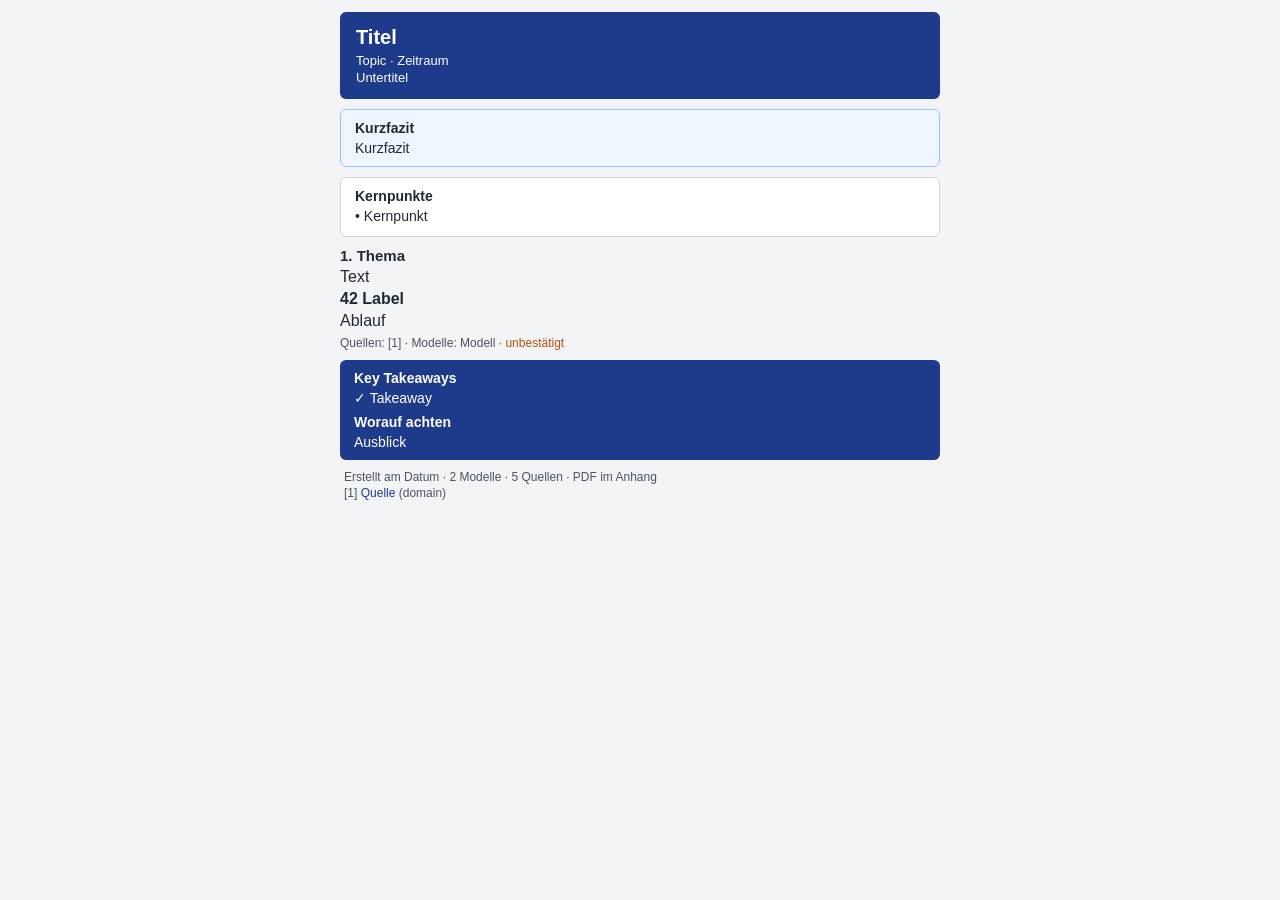
==== ai-news-digest/src/main/resources/templates/mail/digest.html @ 3613cbc5 "feat: Gotenberg, einfaches PDF und HTML-Mail, Versand über Mailpit (Roadmap-Schritt 8) - Gotenberg 8" ====
<!DOCTYPE html>
<!--
  HTML mail (roadmap step 8, simple layout; final style in step 17, docs/09-pdf-design.md):
  one column, table layout, inline CSS, no external images or scripts. All texts come from an LLM
  and are escaped by th:text; only checked source URLs are linked.
-->
<html lang="de" xmlns:th="http://www.thymeleaf.org">
<head>
  <meta charset="UTF-8">
  <meta name="viewport" content="width=device-width, initial-scale=1">
  <title th:text="${digest.title}">Titel</title>
</head>
<body style="margin:0;padding:0;background:#f3f4f6;font-family:Arial,Helvetica,sans-serif;color:#1f2937;">
<table role="presentation" width="100%" cellpadding="0" cellspacing="0" style="background:#f3f4f6;">
  <tr>
    <td align="center" style="padding:12px;">
      <table role="presentation" width="100%" cellpadding="0" cellspacing="0" style="max-width:600px;">
        <tr>
          <td style="background:#1e3a8a;color:#ffffff;padding:14px 16px;border-radius:6px;">
            <div style="font-size:20px;font-weight:bold;" th:text="${digest.title}">Titel</div>
            <div style="font-size:13px;margin-top:4px;"><span th:text="${digest.topicName}">Topic</span> · <span th:text="${digest.period}">Zeitraum</span></div>
            <div style="font-size:13px;margin-top:2px;" th:if="${!#strings.isEmpty(digest.subtitle)}" th:text="${digest.subtitle}">Untertitel</div>
          </td>
        </tr>
        <tr><td style="height:10px;"></td></tr>
        <tr>
          <td style="background:#eff6ff;border:1px solid #93c5fd;border-radius:6px;padding:10px 14px;font-size:14px;">
            <div style="font-weight:bold;margin-bottom:4px;">Kurzfazit</div>
            <div th:text="${digest.summary}">Kurzfazit</div>
          </td>
        </tr>
        <tr><td style="height:10px;"></td></tr>
        <tr>
          <td style="background:#ffffff;border:1px solid #d1d5db;border-radius:6px;padding:10px 14px;font-size:14px;">
            <div style="font-weight:bold;margin-bottom:4px;">Kernpunkte</div>
            <div th:each="point : ${digest.keyPoints}" style="margin:2px 0;">• <span th:text="${point.text}">Kernpunkt</span></div>
          </td>
        </tr>
        <th:block th:each="section : ${digest.sections}">
          <tr><td style="height:10px;"></td></tr>
          <tr>
            <td th:style="${'background:#ffffff;border:2px solid ' + section.colorHex + ';border-radius:6px;padding:10px 14px;font-size:14px;'}">
              <div style="font-weight:bold;font-size:15px;margin-bottom:4px;"><span th:text="${section.number + '. '}">1. </span><span th:text="${section.heading}">Thema</span></div>
              <div th:text="${section.text}">Text</div>
              <div style="margin-top:4px;font-weight:bold;" th:if="${section.highlightValue != null}"><span th:text="${section.highlightValue}">42</span> <span th:text="${section.highlightLabel}">Label</span></div>
              <div style="margin-top:4px;" th:if="${!section.flowSteps.isEmpty()}" th:text="${#strings.listJoin(section.flowSteps, ' → ')}">Ablauf</div>
              <div style="margin-top:6px;font-size:12px;color:#4b5563;">
                Quellen: <span th:each="source, it : ${section.sourceNumbers}" th:text="${'[' + source + ']' + (it.last ? '' : ' ')}">[1]</span>
                · Modelle: <span th:text="${#strings.listJoin(section.models, ', ')}">Modell</span><span style="color:#b45309;" th:if="${section.unconfirmed}"> · unbestätigt</span>
              </div>
            </td>
          </tr>
        </th:block>
        <tr><td style="height:10px;"></td></tr>
        <tr>
          <td style="background:#1e3a8a;color:#ffffff;border-radius:6px;padding:10px 14px;font-size:14px;">
            <div style="font-weight:bold;margin-bottom:4px;">Key Takeaways</div>
            <div th:each="takeaway : ${digest.takeaways}" style="margin:2px 0;">✓ <span th:text="${takeaway}">Takeaway</span></div>
            <th:block th:if="${!#strings.isEmpty(digest.watchOut)}">
              <div style="font-weight:bold;margin:8px 0 4px;">Worauf achten</div>
              <div th:text="${digest.watchOut}">Ausblick</div>
            </th:block>
          </td>
        </tr>
        <tr><td style="height:10px;"></td></tr>
        <tr>
          <td style="font-size:12px;color:#4b5563;padding:0 4px;">
            <div>Erstellt am <span th:text="${digest.createdOn}">Datum</span> · <span th:text="${digest.modelCount}">2</span> Modelle · <span th:text="${digest.sources.size()}">5</span> Quellen · PDF im Anhang</div>
            <div th:each="source : ${digest.sources}" style="margin-top:2px;">[<span th:text="${source.number}">1</span>] <a th:href="${source.url}" style="color:#1e3a8a;" th:text="${source.title}">Quelle</a> (<span th:text="${source.domain}">domain</span>)</div>
          </td>
        </tr>
      </table>
    </td>
  </tr>
</table>
</body>
</html>
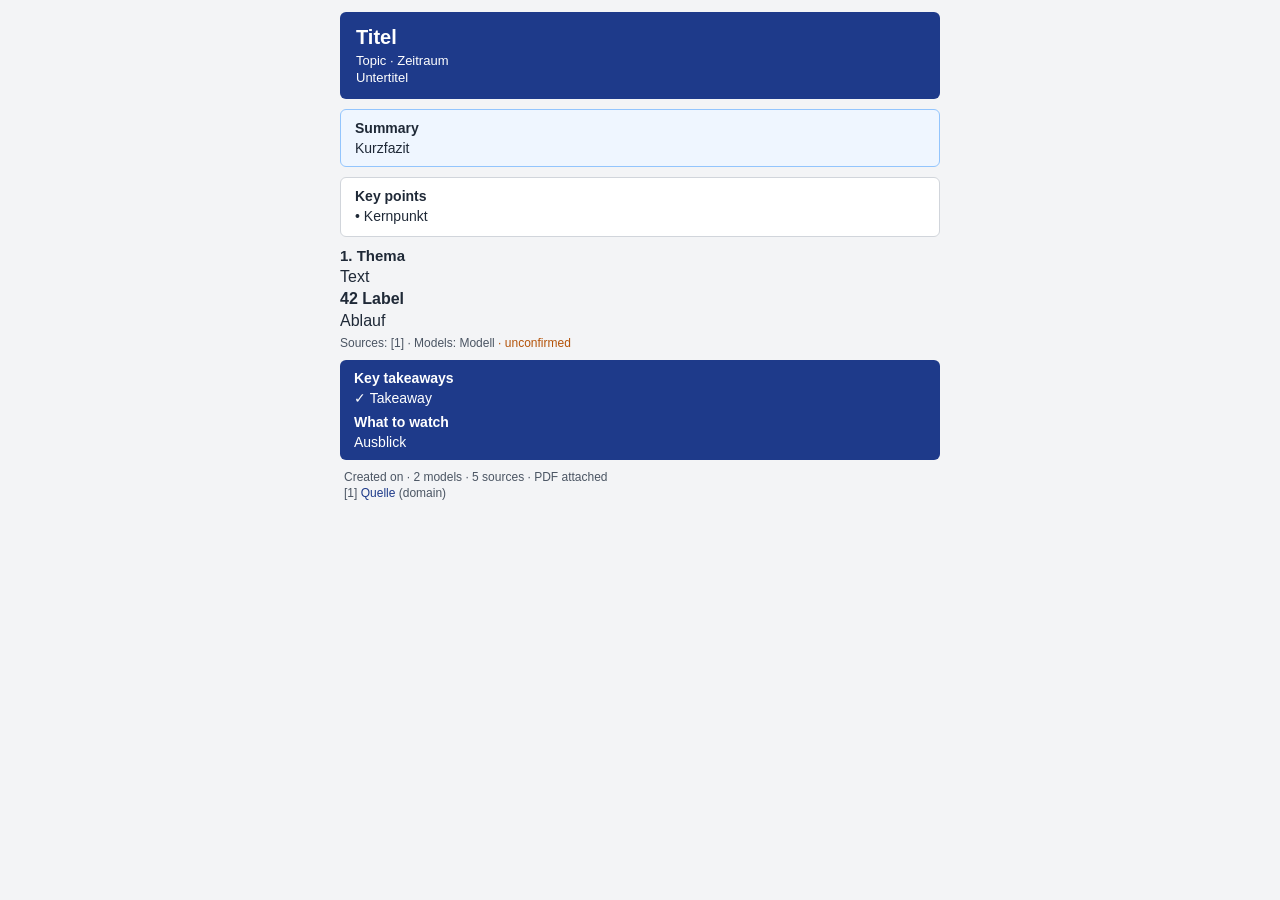
==== commit 0beb7f8a: "feat: Prompts und Digest auf Englisch, strengere Quellen (Roadmap-Schritt 9c) - Englische Prompt-Ver" ====
--- a/ai-news-digest/src/main/resources/templates/mail/digest.html
+++ b/ai-news-digest/src/main/resources/templates/mail/digest.html
@@ -4,7 +4,7 @@
   one column, table layout, inline CSS, no external images or scripts. All texts come from an LLM
   and are escaped by th:text; only checked source URLs are linked.
 -->
-<html lang="de" xmlns:th="http://www.thymeleaf.org">
+<html lang="en" th:lang="${lang}" xmlns:th="http://www.thymeleaf.org">
 <head>
   <meta charset="UTF-8">
   <meta name="viewport" content="width=device-width, initial-scale=1">
@@ -25,14 +25,14 @@
         <tr><td style="height:10px;"></td></tr>
         <tr>
           <td style="background:#eff6ff;border:1px solid #93c5fd;border-radius:6px;padding:10px 14px;font-size:14px;">
-            <div style="font-weight:bold;margin-bottom:4px;">Kurzfazit</div>
+            <div style="font-weight:bold;margin-bottom:4px;" th:text="#{digest.summary}">Summary</div>
             <div th:text="${digest.summary}">Kurzfazit</div>
           </td>
         </tr>
         <tr><td style="height:10px;"></td></tr>
         <tr>
           <td style="background:#ffffff;border:1px solid #d1d5db;border-radius:6px;padding:10px 14px;font-size:14px;">
-            <div style="font-weight:bold;margin-bottom:4px;">Kernpunkte</div>
+            <div style="font-weight:bold;margin-bottom:4px;" th:text="#{digest.keyPoints}">Key points</div>
             <div th:each="point : ${digest.keyPoints}" style="margin:2px 0;">• <span th:text="${point.text}">Kernpunkt</span></div>
           </td>
         </tr>
@@ -45,8 +45,8 @@
               <div style="margin-top:4px;font-weight:bold;" th:if="${section.highlightValue != null}"><span th:text="${section.highlightValue}">42</span> <span th:text="${section.highlightLabel}">Label</span></div>
               <div style="margin-top:4px;" th:if="${!section.flowSteps.isEmpty()}" th:text="${#strings.listJoin(section.flowSteps, ' → ')}">Ablauf</div>
               <div style="margin-top:6px;font-size:12px;color:#4b5563;">
-                Quellen: <span th:each="source, it : ${section.sourceNumbers}" th:text="${'[' + source + ']' + (it.last ? '' : ' ')}">[1]</span>
-                · Modelle: <span th:text="${#strings.listJoin(section.models, ', ')}">Modell</span><span style="color:#b45309;" th:if="${section.unconfirmed}"> · unbestätigt</span>
+                <span th:text="#{digest.sources}">Sources</span>: <span th:each="source, it : ${section.sourceNumbers}" th:text="${'[' + source + ']' + (it.last ? '' : ' ')}">[1]</span>
+                · <span th:text="#{digest.models}">Models</span>: <span th:text="${#strings.listJoin(section.models, ', ')}">Modell</span><span style="color:#b45309;" th:if="${section.unconfirmed}" th:text="${' · ' + #messages.msg('digest.unconfirmed')}"> · unconfirmed</span>
               </div>
             </td>
           </tr>
@@ -54,10 +54,10 @@
         <tr><td style="height:10px;"></td></tr>
         <tr>
           <td style="background:#1e3a8a;color:#ffffff;border-radius:6px;padding:10px 14px;font-size:14px;">
-            <div style="font-weight:bold;margin-bottom:4px;">Key Takeaways</div>
+            <div style="font-weight:bold;margin-bottom:4px;" th:text="#{digest.takeaways}">Key takeaways</div>
             <div th:each="takeaway : ${digest.takeaways}" style="margin:2px 0;">✓ <span th:text="${takeaway}">Takeaway</span></div>
             <th:block th:if="${!#strings.isEmpty(digest.watchOut)}">
-              <div style="font-weight:bold;margin:8px 0 4px;">Worauf achten</div>
+              <div style="font-weight:bold;margin:8px 0 4px;" th:text="#{digest.watchOut}">What to watch</div>
               <div th:text="${digest.watchOut}">Ausblick</div>
             </th:block>
           </td>
@@ -65,7 +65,7 @@
         <tr><td style="height:10px;"></td></tr>
         <tr>
           <td style="font-size:12px;color:#4b5563;padding:0 4px;">
-            <div>Erstellt am <span th:text="${digest.createdOn}">Datum</span> · <span th:text="${digest.modelCount}">2</span> Modelle · <span th:text="${digest.sources.size()}">5</span> Quellen · PDF im Anhang</div>
+            <div><span th:text="#{digest.createdOn(${digest.createdOn})}">Created on</span> · <span th:text="#{digest.modelCount(${digest.modelCount})}">2 models</span> · <span th:text="#{digest.sourceCount(${digest.sources.size()})}">5 sources</span> · <span th:text="#{digest.pdfAttached}">PDF attached</span></div>
             <div th:each="source : ${digest.sources}" style="margin-top:2px;">[<span th:text="${source.number}">1</span>] <a th:href="${source.url}" style="color:#1e3a8a;" th:text="${source.title}">Quelle</a> (<span th:text="${source.domain}">domain</span>)</div>
           </td>
         </tr>
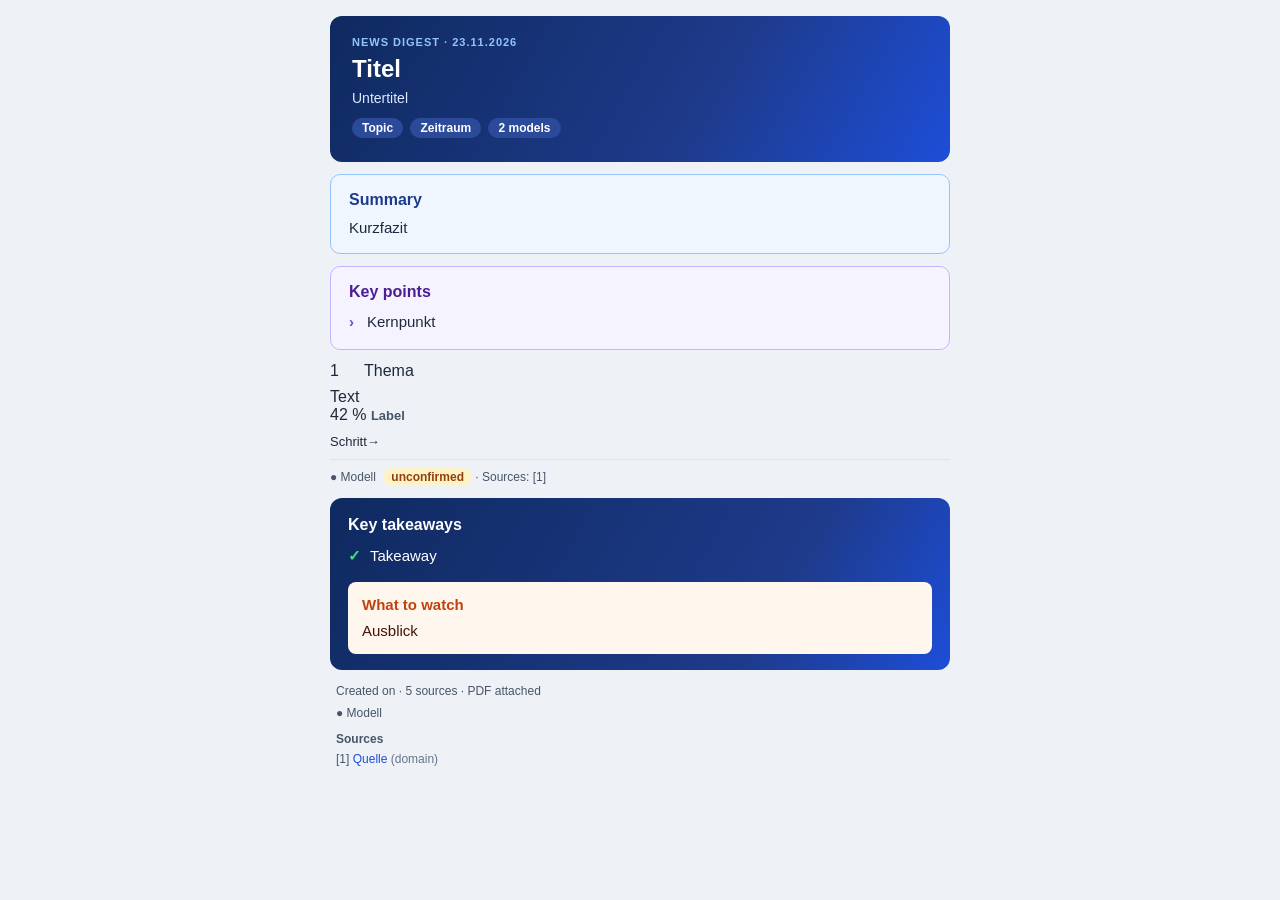
==== commit 02bbd617: "feat: PDF im finalen Infografik-Design, HTML-Mail im gleichen Stil (Roadmap-Schritt 17) - Infografik" ====
--- a/ai-news-digest/src/main/resources/templates/mail/digest.html
+++ b/ai-news-digest/src/main/resources/templates/mail/digest.html
@@ -1,8 +1,10 @@
 <!DOCTYPE html>
 <!--
-  HTML mail (roadmap step 8, simple layout; final style in step 17, docs/09-pdf-design.md):
-  one column, table layout, inline CSS, no external images or scripts. All texts come from an LLM
-  and are escaped by th:text; only checked source URLs are linked.
+  HTML mail in the style of the PDF (roadmap step 17, docs/09-pdf-design.md): one column for small
+  screens, table layout and inline CSS for Outlook and Gmail, no external images, fonts or scripts.
+  Icons are left out (SVG is not shown by most mail programs); colors, number badges and dots
+  carry the structure. All texts come from an LLM and are escaped by th:text; only checked source
+  URLs are linked.
 -->
 <html lang="en" th:lang="${lang}" xmlns:th="http://www.thymeleaf.org">
 <head>
@@ -10,63 +12,110 @@
   <meta name="viewport" content="width=device-width, initial-scale=1">
   <title th:text="${digest.title}">Titel</title>
 </head>
-<body style="margin:0;padding:0;background:#f3f4f6;font-family:Arial,Helvetica,sans-serif;color:#1f2937;">
-<table role="presentation" width="100%" cellpadding="0" cellspacing="0" style="background:#f3f4f6;">
+<body style="margin:0;padding:0;background:#eef2f7;font-family:Inter,'Segoe UI',Arial,Helvetica,sans-serif;color:#1e293b;-webkit-text-size-adjust:100%;">
+<table role="presentation" width="100%" cellpadding="0" cellspacing="0" style="background:#eef2f7;">
   <tr>
-    <td align="center" style="padding:12px;">
-      <table role="presentation" width="100%" cellpadding="0" cellspacing="0" style="max-width:600px;">
+    <td align="center" style="padding:16px 10px;">
+      <table role="presentation" width="100%" cellpadding="0" cellspacing="0" style="max-width:620px;">
+
+        <!-- Header banner -->
         <tr>
-          <td style="background:#1e3a8a;color:#ffffff;padding:14px 16px;border-radius:6px;">
-            <div style="font-size:20px;font-weight:bold;" th:text="${digest.title}">Titel</div>
-            <div style="font-size:13px;margin-top:4px;"><span th:text="${digest.topicName}">Topic</span> · <span th:text="${digest.period}">Zeitraum</span></div>
-            <div style="font-size:13px;margin-top:2px;" th:if="${!#strings.isEmpty(digest.subtitle)}" th:text="${digest.subtitle}">Untertitel</div>
+          <td style="background:#1e3a8a;background-image:linear-gradient(120deg,#0f2a5f 0%,#1e3a8a 60%,#1d4ed8 100%);color:#ffffff;padding:20px 22px;border-radius:12px;">
+            <div style="font-size:11px;font-weight:700;letter-spacing:1px;text-transform:uppercase;color:#93c5fd;"><span th:text="#{digest.badge}">News digest</span> · <span th:text="${digest.createdOn}">23.11.2026</span></div>
+            <div style="font-size:24px;line-height:30px;font-weight:800;margin-top:6px;" th:text="${digest.title}">Titel</div>
+            <div style="font-size:14px;line-height:20px;color:#dbeafe;margin-top:4px;" th:if="${!#strings.isEmpty(digest.subtitle)}" th:text="${digest.subtitle}">Untertitel</div>
+            <div style="margin-top:10px;font-size:12px;">
+              <span style="display:inline-block;background:#2c4a9a;border-radius:99px;padding:3px 10px;margin:0 4px 4px 0;font-weight:600;" th:text="${digest.topicName}">Topic</span>
+              <span style="display:inline-block;background:#2c4a9a;border-radius:99px;padding:3px 10px;margin:0 4px 4px 0;font-weight:600;" th:text="${digest.period}">Zeitraum</span>
+              <span style="display:inline-block;background:#2c4a9a;border-radius:99px;padding:3px 10px;margin:0 4px 4px 0;font-weight:600;" th:text="#{digest.modelCount(${digest.modelCount})}">2 models</span>
+            </div>
           </td>
         </tr>
-        <tr><td style="height:10px;"></td></tr>
+        <tr><td style="height:12px;line-height:12px;font-size:0;">&nbsp;</td></tr>
+
+        <!-- Summary -->
         <tr>
-          <td style="background:#eff6ff;border:1px solid #93c5fd;border-radius:6px;padding:10px 14px;font-size:14px;">
-            <div style="font-weight:bold;margin-bottom:4px;" th:text="#{digest.summary}">Summary</div>
+          <td style="background:#eff6ff;border:1px solid #93c5fd;border-radius:10px;padding:14px 18px;font-size:15px;line-height:22px;">
+            <div style="font-size:16px;font-weight:800;color:#1e3a8a;margin-bottom:6px;" th:text="#{digest.summary}">Summary</div>
             <div th:text="${digest.summary}">Kurzfazit</div>
           </td>
         </tr>
-        <tr><td style="height:10px;"></td></tr>
+        <tr><td style="height:12px;line-height:12px;font-size:0;">&nbsp;</td></tr>
+
+        <!-- Key points -->
         <tr>
-          <td style="background:#ffffff;border:1px solid #d1d5db;border-radius:6px;padding:10px 14px;font-size:14px;">
-            <div style="font-weight:bold;margin-bottom:4px;" th:text="#{digest.keyPoints}">Key points</div>
-            <div th:each="point : ${digest.keyPoints}" style="margin:2px 0;">• <span th:text="${point.text}">Kernpunkt</span></div>
+          <td style="background:#f5f3ff;border:1px solid #c4b5fd;border-radius:10px;padding:14px 18px;font-size:15px;line-height:22px;">
+            <div style="font-size:16px;font-weight:800;color:#4c1d95;margin-bottom:6px;" th:text="#{digest.keyPoints}">Key points</div>
+            <table role="presentation" cellpadding="0" cellspacing="0" width="100%">
+              <tr th:each="point : ${digest.keyPoints}">
+                <td valign="top" style="width:18px;padding:2px 0;color:#7c3aed;font-weight:800;">›</td>
+                <td style="padding:2px 0;" th:text="${point.text}">Kernpunkt</td>
+              </tr>
+            </table>
           </td>
         </tr>
+
+        <!-- Topic cards -->
         <th:block th:each="section : ${digest.sections}">
-          <tr><td style="height:10px;"></td></tr>
+          <tr><td style="height:12px;line-height:12px;font-size:0;">&nbsp;</td></tr>
           <tr>
-            <td th:style="${'background:#ffffff;border:2px solid ' + section.colorHex + ';border-radius:6px;padding:10px 14px;font-size:14px;'}">
-              <div style="font-weight:bold;font-size:15px;margin-bottom:4px;"><span th:text="${section.number + '. '}">1. </span><span th:text="${section.heading}">Thema</span></div>
-              <div th:text="${section.text}">Text</div>
-              <div style="margin-top:4px;font-weight:bold;" th:if="${section.highlightValue != null}"><span th:text="${section.highlightValue}">42</span> <span th:text="${section.highlightLabel}">Label</span></div>
-              <div style="margin-top:4px;" th:if="${!section.flowSteps.isEmpty()}" th:text="${#strings.listJoin(section.flowSteps, ' → ')}">Ablauf</div>
-              <div style="margin-top:6px;font-size:12px;color:#4b5563;">
-                <span th:text="#{digest.sources}">Sources</span>: <span th:each="source, it : ${section.sourceNumbers}" th:text="${'[' + source + ']' + (it.last ? '' : ' ')}">[1]</span>
-                · <span th:text="#{digest.models}">Models</span>: <span th:text="${#strings.listJoin(section.models, ', ')}">Modell</span><span style="color:#b45309;" th:if="${section.unconfirmed}" th:text="${' · ' + #messages.msg('digest.unconfirmed')}"> · unconfirmed</span>
+            <td th:style="${'background:' + section.lightHex + ';border:1px solid ' + section.colorHex + ';border-left:5px solid ' + section.colorHex + ';border-radius:10px;padding:14px 18px;font-size:15px;line-height:22px;'}">
+              <table role="presentation" cellpadding="0" cellspacing="0" width="100%">
+                <tr>
+                  <td valign="top" style="width:34px;">
+                    <div th:style="${'width:26px;height:26px;line-height:26px;border-radius:13px;text-align:center;color:#ffffff;font-weight:800;font-size:14px;background:' + section.colorHex + ';'}" th:text="${section.number}">1</div>
+                  </td>
+                  <td valign="middle" th:style="${'font-size:17px;line-height:22px;font-weight:800;color:' + section.darkHex + ';'}" th:text="${section.heading}">Thema</td>
+                </tr>
+              </table>
+              <div style="margin-top:8px;" th:text="${section.text}">Text</div>
+              <div th:if="${section.highlightValue != null}" th:style="${'margin-top:10px;padding:8px 12px;background:#ffffff;border:1px dashed ' + section.colorHex + ';border-radius:8px;'}">
+                <span th:style="${'font-size:22px;font-weight:800;color:' + section.darkHex + ';'}" th:text="${section.highlightValue}">42 %</span>
+                <span style="font-size:13px;font-weight:600;color:#475569;" th:text="${section.highlightLabel}">Label</span>
+              </div>
+              <div th:if="${!section.flowSteps.isEmpty()}" style="margin-top:10px;font-size:13px;">
+                <th:block th:each="step, it : ${section.flowSteps}"><span th:style="${'display:inline-block;margin:2px 0;padding:2px 8px;background:#ffffff;border:1px solid ' + section.colorHex + ';border-radius:6px;font-weight:600;color:' + section.darkHex + ';'}" th:text="${step}">Schritt</span><span th:unless="${it.last}" th:style="${'color:' + section.colorHex + ';font-weight:800;font-size:16px;padding:0 4px;'}">→</span></th:block>
+              </div>
+              <div style="margin-top:10px;padding-top:8px;border-top:1px solid #dbe3ee;font-size:12px;line-height:18px;color:#475569;">
+                <span th:each="badge : ${section.modelBadges}" th:style="${'color:' + badge.colorHex + ';font-size:16px;'}">●</span>
+                <span th:text="${#strings.listJoin(section.models, ', ')}">Modell</span>
+                <span th:if="${section.unconfirmed}" style="display:inline-block;background:#fef3c7;color:#92400e;border-radius:99px;padding:0 8px;font-weight:700;margin-left:4px;" th:text="#{digest.unconfirmed}">unconfirmed</span>
+                · <span th:text="#{digest.sources}">Sources</span>: <span th:each="source, it : ${section.sourceNumbers}" th:text="${'[' + source + ']' + (it.last ? '' : ' ')}">[1]</span>
               </div>
             </td>
           </tr>
         </th:block>
-        <tr><td style="height:10px;"></td></tr>
+        <tr><td style="height:12px;line-height:12px;font-size:0;">&nbsp;</td></tr>
+
+        <!-- Closing banner -->
         <tr>
-          <td style="background:#1e3a8a;color:#ffffff;border-radius:6px;padding:10px 14px;font-size:14px;">
-            <div style="font-weight:bold;margin-bottom:4px;" th:text="#{digest.takeaways}">Key takeaways</div>
-            <div th:each="takeaway : ${digest.takeaways}" style="margin:2px 0;">✓ <span th:text="${takeaway}">Takeaway</span></div>
-            <th:block th:if="${!#strings.isEmpty(digest.watchOut)}">
-              <div style="font-weight:bold;margin:8px 0 4px;" th:text="#{digest.watchOut}">What to watch</div>
+          <td style="background:#1e3a8a;background-image:linear-gradient(120deg,#0f2a5f 0%,#1e3a8a 70%,#1d4ed8 100%);color:#ffffff;border-radius:12px;padding:16px 18px;font-size:15px;line-height:22px;">
+            <div style="font-size:16px;font-weight:800;margin-bottom:6px;" th:text="#{digest.takeaways}">Key takeaways</div>
+            <table role="presentation" cellpadding="0" cellspacing="0" width="100%">
+              <tr th:each="takeaway : ${digest.takeaways}">
+                <td valign="top" style="width:22px;padding:3px 0;color:#4ade80;font-weight:800;">✓</td>
+                <td style="padding:3px 0;" th:text="${takeaway}">Takeaway</td>
+              </tr>
+            </table>
+            <div th:if="${!#strings.isEmpty(digest.watchOut)}" style="margin-top:12px;background:#fff7ed;color:#431407;border-radius:8px;padding:12px 14px;">
+              <div style="font-weight:800;color:#c2410c;margin-bottom:4px;" th:text="#{digest.watchOut}">What to watch</div>
               <div th:text="${digest.watchOut}">Ausblick</div>
-            </th:block>
+            </div>
           </td>
         </tr>
-        <tr><td style="height:10px;"></td></tr>
+        <tr><td style="height:12px;line-height:12px;font-size:0;">&nbsp;</td></tr>
+
+        <!-- Footer -->
         <tr>
-          <td style="font-size:12px;color:#4b5563;padding:0 4px;">
-            <div><span th:text="#{digest.createdOn(${digest.createdOn})}">Created on</span> · <span th:text="#{digest.modelCount(${digest.modelCount})}">2 models</span> · <span th:text="#{digest.sourceCount(${digest.sources.size()})}">5 sources</span> · <span th:text="#{digest.pdfAttached}">PDF attached</span></div>
-            <div th:each="source : ${digest.sources}" style="margin-top:2px;">[<span th:text="${source.number}">1</span>] <a th:href="${source.url}" style="color:#1e3a8a;" th:text="${source.title}">Quelle</a> (<span th:text="${source.domain}">domain</span>)</div>
+          <td style="font-size:12px;line-height:18px;color:#475569;padding:0 6px;">
+            <div>
+              <span th:text="#{digest.createdOn(${digest.createdOn})}">Created on</span> · <span th:text="#{digest.sourceCount(${digest.sources.size()})}">5 sources</span> · <span th:text="#{digest.pdfAttached}">PDF attached</span>
+            </div>
+            <div style="margin-top:4px;">
+              <span th:each="badge : ${digest.models}" style="margin-right:10px;white-space:nowrap;"><span th:style="${'color:' + badge.colorHex + ';font-size:16px;'}">●</span> <span th:text="${badge.name}">Modell</span></span>
+            </div>
+            <div style="margin-top:8px;font-weight:700;" th:text="#{digest.sources}">Sources</div>
+            <div th:each="source : ${digest.sources}" style="margin-top:2px;">[<span th:text="${source.number}">1</span>] <a th:href="${source.url}" style="color:#1d4ed8;text-decoration:none;" th:text="${source.title}">Quelle</a> <span style="color:#64748b;">(<span th:text="${source.domain}">domain</span>)</span></div>
           </td>
         </tr>
       </table>
